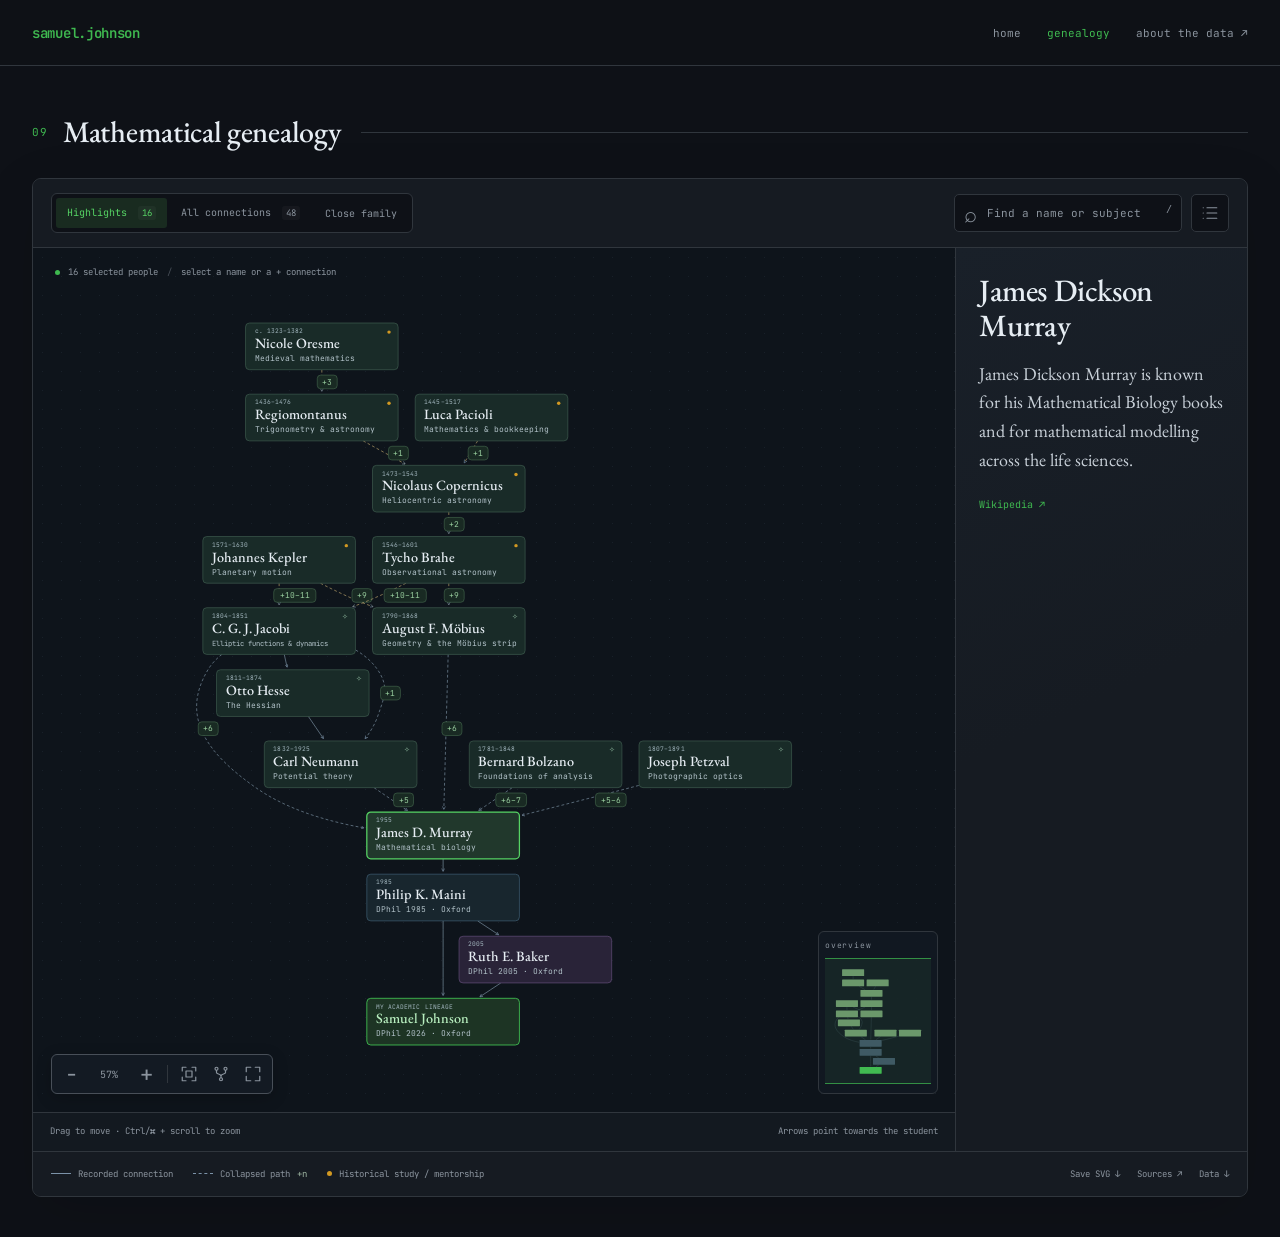
==== genealogy.html @ b0cecc6b "Add files via upload" ====
<!DOCTYPE html>
<html lang="en">
<head>
  <meta charset="UTF-8">
  <meta name="viewport" content="width=device-width, initial-scale=1">
  <meta name="description" content="An interactive, source-linked view of Samuel Johnson’s mathematical ancestry, from Maini, Baker and Murray to notable figures in mathematics and astronomy.">
  <meta name="color-scheme" content="dark">
  <title>Mathematical genealogy · Samuel Johnson</title>
  <link rel="icon" href="data:image/svg+xml,%3Csvg xmlns='http://www.w3.org/2000/svg' viewBox='0 0 100 100'%3E%3Crect width='100' height='100' rx='18' fill='%233fb950'/%3E%3Ctext x='50' y='70' font-family='monospace' font-weight='700' font-size='54' fill='%230e1117' text-anchor='middle'%3ESJ%3C/text%3E%3C/svg%3E">
  <link rel="preconnect" href="https://fonts.googleapis.com">
  <link rel="preconnect" href="https://fonts.gstatic.com" crossorigin>
  <link href="https://fonts.googleapis.com/css2?family=JetBrains+Mono:wght@400;500;600;700&family=EB+Garamond:ital,wght@0,400;0,500;0,600;0,700;1,400;1,500&display=swap" rel="stylesheet">
  <link rel="stylesheet" href="assets/genealogy.css">
  <script src="assets/genealogy-data.js" defer></script>
  <script src="assets/genealogy.js" defer></script>
</head>
<body>
<a class="skip-link" href="#explorer">Skip to the interactive tree</a>
<nav class="site-nav" aria-label="Main navigation"><div class="nav-inner"><a class="nav-name" href="index.html">samuel.johnson</a><div class="nav-links"><a href="index.html">home</a><a href="genealogy.html" aria-current="page">genealogy</a><button type="button" data-open-sources>about the data ↗</button></div></div></nav>
<main class="page">
  <header class="section-header">
    <span class="section-number" aria-hidden="true">09</span>
    <h1 class="section-title" id="genealogy-heading">Mathematical genealogy</h1>
  </header>
  <section class="explorer" id="explorer" aria-labelledby="genealogy-heading">
    <div class="toolbar">
      <div class="segmented views" role="group" aria-label="People to display">
        <button type="button" data-view="highlights" aria-pressed="true">Highlights <span class="count" id="highlight-count">16</span></button>
        <button type="button" data-view="all" aria-pressed="false">All connections <span class="count" id="all-count">48</span></button>
        <button type="button" data-view="recent" aria-pressed="false">Close family</button>
      </div>
      <div class="toolbar-right">
        <div class="search-wrap"><span class="search-symbol" aria-hidden="true">⌕</span><label class="sr-only" for="person-search">Find a person or subject</label><input type="search" id="person-search" placeholder="Find a name or subject…" role="combobox" aria-autocomplete="list" aria-expanded="false" aria-controls="search-results" autocomplete="off" spellcheck="false"><kbd class="search-key" aria-hidden="true">/</kbd><ul class="search-results" id="search-results" role="listbox" aria-label="Matching people" hidden></ul></div>
        <button type="button" class="icon-button list-toggle" id="list-toggle" title="Switch to list view" aria-label="Switch to list view" aria-pressed="false"><svg viewBox="0 0 24 24" class="icon" aria-hidden="true"><path d="M8 5h13M8 12h13M8 19h13M3 5h.01M3 12h.01M3 19h.01"/></svg></button>
      </div>
    </div>
    <div class="error-message" id="error-message" hidden></div>
    <noscript><p class="no-script">JavaScript is required for the interactive tree. <a href="https://schnell-lab.nd.edu/files/math-genealogy.pdf">Read the historical genealogy source instead.</a></p></noscript>
    <div class="explorer-body">
      <div class="map-column">
        <div class="map-shell" id="map-shell">
          <div class="map-caption"><span class="map-dot"></span><span id="view-count">16 selected people</span><span class="caption-separator">/</span><span id="map-description">select a name or a + connection</span></div>
          <svg id="genealogy-map" class="genealogy-map" role="group" tabindex="0" aria-label="Academic genealogy. Tab to a person or a collapsed connection, then press Enter. Use arrow keys to pan." aria-describedby="map-help" xmlns="http://www.w3.org/2000/svg">
            <defs><marker id="arrow-normal" viewBox="0 0 10 10" refX="8" refY="5" markerWidth="5" markerHeight="5" orient="auto"><path d="M1 1L9 5L1 9" fill="none" stroke="#7b92a8" stroke-width="1.5"/></marker><marker id="arrow-active" viewBox="0 0 10 10" refX="8" refY="5" markerWidth="5" markerHeight="5" orient="auto"><path d="M1 1L9 5L1 9" fill="none" stroke="#56d364" stroke-width="1.5"/></marker></defs>
            <g id="graph-world"><g id="graph-links"></g><g id="graph-nodes"></g></g>
          </svg>
          <div class="map-controls" role="group" aria-label="Graph controls"><button type="button" id="zoom-out" title="Zoom out" aria-label="Zoom out">−</button><output id="zoom-level" aria-label="Zoom level">100%</output><button type="button" id="zoom-in" title="Zoom in" aria-label="Zoom in">+</button><span class="control-separator"></span><button type="button" id="fit-view" title="Fit the tree (F)" aria-label="Fit the tree"><svg viewBox="0 0 24 24" class="icon" aria-hidden="true"><path d="M8 3H3v5M16 3h5v5M3 16v5h5M21 16v5h-5M8 8h8v8H8z"/></svg></button><button type="button" id="route-toggle" title="Highlight the selected person’s routes" aria-label="Highlight the selected person’s routes" aria-pressed="false"><svg viewBox="0 0 24 24" class="icon" aria-hidden="true"><circle cx="6" cy="5" r="2"/><circle cx="18" cy="5" r="2"/><circle cx="12" cy="19" r="2"/><path d="M6 7v3c0 3 6 1 6 5v2M18 7v3c0 3-6 1-6 5"/></svg></button><button type="button" id="fullscreen" title="Full screen" aria-label="Enter full screen"><svg viewBox="0 0 24 24" class="icon" aria-hidden="true"><path d="M9 3H3v6M15 3h6v6M3 15v6h6M21 15v6h-6"/></svg></button></div>
          <button type="button" class="overview" id="overview" title="Fit the complete displayed tree" aria-label="Overview: fit the displayed tree"><span>overview</span><svg id="mini-map" viewBox="0 0 130 142" aria-hidden="true"><g id="mini-world"></g><rect id="mini-viewport" class="mini-viewport"/></svg></button>
        </div>
        <div class="list-shell" id="list-shell" hidden><p class="list-intro">Select a name to read a short biography and explore their work.</p><table class="people-table"><caption class="sr-only">People in the selected academic ancestry</caption><thead><tr><th scope="col">Person</th><th scope="col">Dates</th><th scope="col">Field / record</th></tr></thead><tbody id="people-list"></tbody></table></div>
        <div class="map-help" id="map-help"><span class="desktop-help">Drag to move · Ctrl/⌘ + scroll to zoom</span><span class="touch-help">Drag to move · Pinch to zoom</span><span>Arrows point towards the student</span></div>
      </div>
      <aside class="person-panel" id="person-panel" aria-labelledby="biography-title"><div id="person-details" aria-live="polite"></div></aside>
    </div>
    <div class="explorer-footer"><div class="legend"><span><i class="line-sample"></i>Recorded connection</span><span><i class="line-sample dashed"></i>Collapsed path <b>+n</b></span><span class="history-key"><i class="history-dot"></i>Historical study / mentorship</span></div><div class="export-actions"><button type="button" id="export-svg">Save SVG ↓</button><button type="button" data-open-sources>Sources ↗</button><button type="button" id="export-data">Data ↓</button></div></div>
  </section>
</main>
<dialog id="sources-dialog" class="sources-dialog" aria-labelledby="sources-title"><div class="dialog-heading"><div><div class="eyebrow">// provenance</div><h2 id="sources-title">About this genealogy</h2></div><button type="button" id="close-sources" class="icon-button" aria-label="Close source notes">×</button></div><div class="dialog-content"><p>This is a <strong>curated selection of 48 people</strong>, not the full Mathematics Genealogy Project tree. The close-family view includes Samuel, Ruth Baker, Philip Maini and J. D. Murray. The wider views follow selected earlier branches.</p><p><strong>Highlights</strong> shows 16 names. A dashed connection and a <strong>+n</strong> badge stand for the intermediate people, not direct supervision. Select the badge to read the complete chain; “All connections” shows all 48 included people. Several routes may share the same ancestor.</p><p><strong>Historical links are different.</strong> Early genealogies include teachers, mentors and scholarly study as well as formal degree advisers. They are marked in amber and should not be interpreted as modern PhD supervision. Some early links are inherited from MGP-derived historical transcriptions, rather than independently established here.</p><p>Each connection has its own source. The 2019 poster is an archived MGP-derived snapshot; accessible MGP records and academic transcriptions supplement it. The page does not query MGP live. Birth and death dates shown on highlighted historical cards are lifespans, not degree dates; additional date discrepancies are retained in the individual record notes below and in the downloadable data.</p><p>Samuel’s entry is based on his Oxford profile, personal website and the Baker Group. No MGP registration is claimed for him. Missing advisers at the ends of this selection do not mean none are known. Biography links describe a person’s work; they do not independently establish every genealogy connection.</p><details class="record-notes"><summary>Individual record notes</summary><div id="record-notes"></div></details><h3>Genealogy sources</h3><div id="source-list"></div><p class="source-credit">An independent presentation of Mathematics Genealogy Project-derived information. The archived poster credits North Dakota State University and the American Mathematical Society. Biographical reading includes the University of St Andrews’ MacTutor History of Mathematics archive.</p></div></dialog>
<dialog id="connection-dialog" class="sources-dialog connection-dialog" aria-labelledby="connection-title">
  <div class="dialog-heading"><h2 id="connection-title">Connection</h2><button type="button" id="close-connection" class="icon-button" aria-label="Close connection">×</button></div>
  <div id="connection-details" class="dialog-content"></div>
</dialog>
<div class="sr-only" id="live-status" role="status" aria-live="polite"></div><div class="toast" id="toast" role="status" hidden></div>
</body>
</html>
---- assets/genealogy.css ----
:root{--bg:#0e1117;--card:#161b22;--hover:#1c2333;--border:#30363d;--border-bright:#484f58;--text:#c9d1d9;--dim:#8b949e;--bright:#e6edf3;--green:#3fb950;--green-bright:#56d364;--blue:#58a6ff;--purple:#bc8cff;--amber:#d29922;--mono:'JetBrains Mono','Fira Code','Cascadia Code',monospace;--serif:'EB Garamond',Georgia,serif}
*{box-sizing:border-box}html{scroll-behavior:smooth;scroll-padding-top:80px}body{margin:0;color:var(--text);background:var(--bg);font-family:var(--mono);font-size:13px;-webkit-font-smoothing:antialiased}button,input{font:inherit}button,a,input{ -webkit-tap-highlight-color:transparent}button{color:inherit;cursor:pointer}button{border:0;background:none}a{color:var(--green);text-decoration:none}a:hover{color:var(--green-bright)}button:disabled{opacity:.4;cursor:default}button:focus-visible,a:focus-visible,input:focus-visible,summary:focus-visible,svg:focus-visible{outline:2px solid var(--green-bright);outline-offset:4px}button[hidden],[hidden]{display:none!important}.sr-only{position:absolute;width:1px;height:1px;padding:0;margin:-1px;overflow:hidden;clip:rect(0,0,0,0);white-space:nowrap;border:0}.skip-link{position:fixed;left:20px;top:-60px;z-index:100;padding:12px;background:var(--card);border:1px solid var(--green)}.skip-link:focus{top:10px}.site-nav{height:66px;border-bottom:1px solid var(--border);background:rgba(14,17,23,.95)}.nav-inner{max-width:1460px;height:100%;margin:auto;padding:0 32px;display:flex;align-items:center;justify-content:space-between;gap:24px}.nav-name{font-size:14px;font-weight:600;letter-spacing:-.3px}.nav-links{display:flex;align-items:center;gap:26px;font-size:11px}.nav-links a,.nav-links button{color:var(--dim);padding:8px 0}.nav-links [aria-current],.nav-links a:hover,.nav-links button:hover{color:var(--green)}.page{max-width:1460px;margin:0 auto;padding:48px 32px 40px}.eyebrow{font-size:10px;letter-spacing:1.5px;text-transform:uppercase;color:var(--dim);margin-bottom:10px}.eyebrow span{color:var(--green);margin-right:6px}h1,h2,h3,p{margin-top:0}.map-dot{display:inline-block;width:6px;height:6px;border-radius:50%;background:var(--green);margin-right:8px}.explorer{border:1px solid var(--border);border-radius:9px;overflow:hidden;background:var(--card);box-shadow:0 18px 60px rgba(0,0,0,.12)}.toolbar{position:relative;z-index:5;display:flex;align-items:center;justify-content:space-between;gap:14px;padding:14px 18px;border-bottom:1px solid var(--border);background:var(--card)}.segmented{display:flex;align-items:center;gap:3px;padding:4px;border:1px solid var(--border);border-radius:6px;background:var(--bg)}.segmented button{padding:8px 11px;border-radius:3px;font-size:10px;white-space:nowrap;color:var(--dim)}.segmented button:hover{background:var(--hover);color:var(--bright)}.segmented button[aria-pressed=true]{background:#192b20;color:var(--green-bright)}.count{display:inline-block;margin-left:5px;padding:1px 4px;border-radius:3px;font-size:9px;background:#ffffff08;color:inherit}.toolbar-right{display:flex;align-items:center;gap:9px}.search-wrap{position:relative;min-width:220px}.search-wrap input{width:100%;height:38px;background:var(--bg);border:1px solid var(--border);border-radius:5px;color:var(--bright);padding:0 29px 0 32px;font-size:11px}.search-wrap input::placeholder{color:var(--dim)}.search-symbol{position:absolute;left:10px;top:6px;font-size:22px;color:var(--dim);pointer-events:none}.search-key{position:absolute;right:10px;top:11px;color:var(--dim);font-size:10px;pointer-events:none}.search-wrap:focus-within .search-key{display:none}.search-results{position:absolute;top:43px;left:0;right:0;min-width:290px;z-index:30;background:#161d26;border:1px solid var(--border-bright);border-radius:6px;padding:6px;list-style:none;margin:0;box-shadow:0 12px 40px #0008;max-height:370px;overflow:auto}.search-results li{padding:10px;border-radius:3px;cursor:pointer}.search-results li[aria-selected=true],.search-results li:hover{background:#213329}.result-name{display:block;color:var(--bright);font:20px var(--serif)}.result-field{display:block;font-size:10px;color:var(--dim);margin-top:4px;line-height:1.4}.no-results{font-size:11px;line-height:1.5}.icon{width:18px;height:18px;fill:none;stroke:currentColor;stroke-width:1.6;stroke-linecap:round;stroke-linejoin:round;vertical-align:middle}.icon-button{height:38px;width:38px;display:inline-flex;align-items:center;justify-content:center;border:1px solid var(--border);border-radius:5px;background:var(--bg);font-size:23px;color:var(--dim);flex-shrink:0}.icon-button:hover,.icon-button[aria-pressed=true]{color:var(--green);border-color:#3c6645}.explorer-body{display:grid;grid-template-columns:minmax(0,1fr) 292px}.map-column{min-width:0}.map-shell{height:864px;position:relative;overflow:hidden;background-color:#0e141b;background-image:radial-gradient(#2c394650 .8px,transparent .8px);background-size:19px 19px;isolation:isolate}.genealogy-map{width:100%;height:100%;display:block;touch-action:none;cursor:grab;outline-offset:-5px!important}.genealogy-map.dragging{cursor:grabbing}.map-caption{position:absolute;left:22px;right:22px;top:18px;display:flex;align-items:center;gap:7px;font-size:9px;color:var(--dim);pointer-events:none;z-index:1}.map-dot{width:5px;height:5px;margin-right:1px}.caption-separator{color:var(--border-bright);margin:0 2px}.map-controls{position:absolute;left:18px;bottom:18px;display:flex;align-items:center;background:#131b24f5;border:1px solid var(--border-bright);border-radius:6px;padding:3px;box-shadow:0 4px 16px #0003}.map-controls button{display:flex;align-items:center;justify-content:center;width:32px;height:32px;font-size:22px;border-radius:3px;color:var(--dim)}.map-controls button:hover{color:var(--green-bright);background:#203126}.map-controls output{min-width:43px;text-align:center;font-size:10px;color:var(--dim)}.control-separator{height:18px;border-left:1px solid var(--border);margin:0 5px}.overview{position:absolute;right:17px;bottom:18px;width:120px;height:163px;border:1px solid var(--border);border-radius:6px;background:#121922ed;overflow:hidden;padding:8px 6px 5px;display:flex;flex-direction:column;gap:5px}.overview>span{font-size:8px;color:var(--dim);text-align:left;letter-spacing:.8px}.overview svg{display:block;width:100%;height:100%;flex:1;min-height:0}.mini-node{fill:#3d5164}.mini-node.highlight{fill:#6d936c}.mini-node.origin{fill:var(--green)}.mini-edge{fill:none;stroke:#41515f;stroke-width:4}.mini-viewport{fill:#56d36412;stroke:var(--green);stroke-width:.9}.map-help{display:flex;justify-content:space-between;gap:10px;font-size:9px;line-height:1.5;padding:12px 17px;border-top:1px solid var(--border);color:var(--dim);background:#131920}.touch-help{display:none}.person-panel{min-width:0;border-left:1px solid var(--border);background:linear-gradient(155deg,#192029,#161b22 50%);overflow:auto;max-height:903px;scrollbar-width:thin;scrollbar-color:var(--border-bright) transparent}.person-details{padding:25px 23px}.close-details{display:none}.person-name{font:500 34px/1.07 var(--serif);color:var(--bright);letter-spacing:-.4px;margin-bottom:11px;overflow-wrap:break-word}.person-description{font:18px/1.4 var(--serif);color:var(--text);margin-bottom:18px}.reading-links{display:flex;flex-wrap:wrap;gap:7px;margin:14px 0 22px}.reading-links a{border:1px solid #35533c;color:var(--green);border-radius:4px;padding:7px 9px;line-height:1.3;font-size:9px}.reading-links a:hover{border-color:var(--green);background:#1c3022}.details-rule{border:0;border-top:1px solid var(--border);margin:21px 0}.detail-heading{font-size:9px;letter-spacing:1.25px;text-transform:uppercase;color:var(--dim);font-weight:500;line-height:1.7;margin:0 0 10px}.trace-button,.primary-button{width:100%;border:1px solid #365d3e;border-radius:5px;padding:10px;font-size:10px;color:var(--green);text-align:left;display:flex;justify-content:space-between;align-items:center;gap:12px;background:#1a2a20}.trace-button:hover,.primary-button:hover{background:#203728;border-color:var(--green)}.trace-button[aria-pressed=true]{color:#0d1710;background:var(--green);border-color:var(--green)}.detail-note{font-size:10px;line-height:1.75;color:var(--dim);margin-bottom:14px}.detail-note.history{padding:10px;border-left:2px solid var(--amber);background:#d2992209;color:#b8ac92}.qualification{font-size:10px;line-height:1.75;color:var(--dim);margin-bottom:12px}.thesis{font:italic 17px/1.5 var(--serif);color:var(--text);margin-bottom:15px}.detail-source{display:block;font-size:9px;line-height:1.6;margin-bottom:9px;overflow-wrap:anywhere}.source-kind{display:block;font-size:8px;color:var(--dim)}.explorer-footer{display:flex;align-items:center;justify-content:space-between;padding:14px 18px;gap:20px;border-top:1px solid var(--border);background:var(--card);font-size:9px}.legend{display:flex;align-items:center;flex-wrap:wrap;gap:20px;color:var(--dim);line-height:1.8}.legend>span{display:flex;align-items:center;gap:7px}.legend b{font-weight:400;color:#9db4a1}.line-sample{width:20px;border-top:1px solid #7b92a8;display:inline-block}.line-sample.dashed{border-top:1px dashed #7b92a8}.history-dot{height:5px;width:5px;border-radius:50%;background:var(--amber)}.export-actions{display:flex;gap:17px;white-space:nowrap}.export-actions button{font-size:9px;color:var(--dim);padding:0}.export-actions button:hover{color:var(--green)}.node{cursor:pointer;outline:none}.node .node-card{fill:#19232d;stroke:#465664;stroke-width:1.1}.node.highlight .node-card{fill:#192b28;stroke:#426052}.node.origin .node-card{fill:#1d3424;stroke:#3fb950;stroke-width:1.6}.node.family .node-card{fill:#18262e;stroke:#44667c}.node[data-id=baker] .node-card{fill:#292338;stroke:#6a5280}.node:hover .node-card,.node:focus-visible .node-card{stroke:var(--green-bright);stroke-width:2.4;filter:drop-shadow(0 0 9px #56d36428)}.node.selected .node-card{stroke:var(--green-bright);stroke-width:2.2;fill:#21382c}.node text{pointer-events:none}.node-name{fill:#e6edf3;font:500 25px var(--serif)}.node-caption{fill:#b0c0c7;font:14px var(--mono)}.node-date{fill:#a1b5bd;font:11px var(--mono);letter-spacing:.1px}.node-star{fill:#91bba1;font:13px var(--mono)}.node.origin .node-name{fill:#b8efbf}.node.connector .node-card{fill:#171f29;stroke:#3a4b5e}.node.connector .node-name{fill:#d6e0e8;font-size:24px}.graph-edge{cursor:pointer;outline:none}.edge-visible{fill:none;stroke:#718596;stroke-width:1.3;marker-end:url(#arrow-normal)}.graph-edge.collapsed .edge-visible{stroke-dasharray:5 4}.graph-edge.historical .edge-visible{stroke:#a99464}.edge-hit{fill:none;stroke:transparent;stroke-width:16}.edge-badge rect{fill:#192a23;stroke:#496e52;stroke-width:1}.edge-badge text{fill:#99cf9f;font:14px var(--mono);text-anchor:middle;dominant-baseline:middle}.graph-edge:hover .edge-visible,.graph-edge:focus-visible .edge-visible{stroke:var(--green-bright);stroke-width:2}.graph-edge:hover .edge-badge rect,.graph-edge:focus-visible .edge-badge rect{stroke:var(--green-bright)}.graph-edge.active .edge-visible{stroke:var(--green-bright);stroke-width:2.2;marker-end:url(#arrow-active)}.node.dimmed,.graph-edge.dimmed{opacity:.15}.node.traced .node-card{stroke:var(--green);stroke-width:2}.historical-node-dot{fill:var(--amber)}.path-list{counter-reset:step;list-style:none;padding:0;margin:15px 0 21px}.path-list li{position:relative;padding:0 0 0 22px;min-height:34px}.path-list li:not(:last-child):before{content:'';position:absolute;top:12px;bottom:-1px;left:5px;border-left:1px solid #455c4b}.path-list li:after{content:'';position:absolute;top:8px;left:2px;width:7px;height:7px;border-radius:50%;background:#607b67;border:1px solid #95b89d}.path-list button{font:18px/1.35 var(--serif);padding:0 0 10px;text-align:left;color:var(--text)}.path-list li.endpoint button{color:var(--green)}.path-list li.endpoint:after{background:var(--green)}.path-list button:hover{color:var(--green-bright)}.path-list small{font:8px var(--mono);display:block;color:var(--dim);margin-top:2px}.path-switch{display:flex;align-items:center;justify-content:space-between;font-size:9px;margin-top:16px;color:var(--dim)}.path-switch button{border:1px solid var(--border);border-radius:3px;padding:5px 10px;color:var(--green)}.edge-selected .edge-visible{stroke:var(--green-bright);stroke-width:2.5}.list-shell{height:864px;overflow:auto;background:var(--bg);padding:22px}.list-intro{font-size:10px;color:var(--dim);line-height:1.7}.people-table{width:100%;border-collapse:collapse;font-size:10px;text-align:left}.people-table th{font-weight:400;font-size:9px;color:var(--dim);padding:12px 8px;border-bottom:1px solid var(--border);white-space:nowrap}.people-table td{padding:12px 8px;border-bottom:1px solid #30363d70;line-height:1.6}.people-table td:first-child{width:38%}.people-table button{font:21px/1.2 var(--serif);padding:0;color:var(--text);text-align:left}.people-table button:hover{color:var(--green)}.people-table .selected{background:#21372a}.people-table .selected button{color:var(--green-bright)}.people-table td span{display:block;font-size:8px;color:var(--dim)}.sources-dialog{max-width:720px;width:calc(100% - 32px);max-height:85svh;padding:0;border:1px solid var(--border-bright);border-radius:9px;background:var(--card);color:var(--text);box-shadow:0 22px 100px #0009}.sources-dialog::backdrop{background:#050a10b8;backdrop-filter:blur(5px)}.dialog-heading{padding:26px 30px 21px;display:flex;justify-content:space-between;align-items:center;gap:15px;border-bottom:1px solid var(--border);position:sticky;top:0;background:var(--card);z-index:1}.dialog-heading h2{font:34px/1.1 var(--serif);color:var(--bright);margin:0}.dialog-content{padding:24px 30px}.dialog-content p{font-size:12px;line-height:1.85;color:var(--dim)}.dialog-content strong{color:var(--bright);font-weight:500}.dialog-content h3{margin-top:25px;font:25px var(--serif);color:var(--bright)}.source-item{padding:11px 0;border-bottom:1px solid var(--border)}.source-item a{font-size:11px;line-height:1.7}.source-item small{font-size:9px;color:var(--dim);display:block;margin-top:4px;line-height:1.7}.source-credit{font-size:10px!important;margin-top:22px}.toast{position:fixed;bottom:24px;left:50%;transform:translateX(-50%);z-index:80;background:#213127;border:1px solid #4b6953;color:var(--bright);border-radius:6px;padding:12px 20px;max-width:90vw;font-size:11px;box-shadow:0 4px 30px #0006;line-height:1.6}.error-message,.no-script{padding:20px;border-bottom:1px solid var(--border);line-height:1.8;color:var(--amber)}.explorer:fullscreen{border:0;border-radius:0;overflow:auto;background:var(--bg)}.explorer:fullscreen .map-shell,.explorer:fullscreen .list-shell{height:calc(100svh - 157px)}.explorer:fullscreen .person-panel{max-height:calc(100svh - 115px)}
@media(min-width:1500px){.map-shell,.list-shell{height:940px}.person-panel{max-height:979px}}
@media(max-width:1100px){.page{padding:36px 22px}.nav-inner{padding:0 22px}.explorer-body{grid-template-columns:minmax(0,1fr) 266px}.person-details{padding:23px 18px}.person-name{font-size:31px}.toolbar{padding:12px;gap:10px}.segmented button{font-size:9px;padding:8px}.search-wrap{min-width:185px;width:200px}.legend{gap:13px;font-size:8px}.explorer-footer{padding:13px 15px}.export-actions{gap:12px}.history-key{display:none}}
@media(max-width:850px){.toolbar{flex-wrap:wrap}.toolbar-right{flex:1;justify-content:flex-end}.search-wrap{min-width:150px;width:210px}.views{flex:0 0 auto}.segmented button{font-size:9px}.explorer-body{grid-template-columns:minmax(0,1fr) 240px}.person-details{padding:20px 16px}.person-name{font-size:29px}.person-description{font-size:17px}.overview{width:94px;height:134px}.map-caption{right:14px;left:14px;font-size:8px;flex-wrap:wrap}.map-caption #map-description{display:none}.map-help{font-size:8px;padding:10px 13px}.map-help>span:last-child{display:none}.map-shell,.list-shell{height:800px}.person-panel{max-height:833px}.map-controls{left:12px;bottom:13px}.overview{bottom:13px;right:12px}.map-controls button{width:29px}}
@media(max-width:650px){html{scroll-padding-top:12px}.site-nav{height:59px}.nav-inner{padding:0 18px;gap:14px}.nav-name{font-size:12px}.nav-links{gap:16px;font-size:10px}.nav-links button{font-size:0}.nav-links button:after{content:'sources';font-size:10px}.nav-links a[aria-current]{display:none}.page{padding:30px 12px 18px}.eyebrow{font-size:9px}.toolbar{padding:10px;gap:9px}.views{width:100%;justify-content:space-between}.views button{padding:9px 8px;font-size:9px;flex:1}.count{font-size:8px}.toolbar-right{width:100%;gap:8px}.search-wrap{flex:1;min-width:0;width:auto}.search-wrap input{height:37px;font-size:10px}.search-key{display:none}.search-results{min-width:0;right:-45px}.list-toggle{height:37px;width:37px}.explorer-body{display:block;position:relative}.map-shell{height:660px}.list-shell{height:660px;padding:15px}.map-caption{top:14px;font-size:8px;gap:4px}.map-controls{left:11px;bottom:12px}.map-controls button{width:29px;height:31px}.map-controls output{font-size:9px;min-width:35px}.overview{width:82px;height:116px;right:11px;bottom:12px}.overview>span{font-size:7px}.map-help{padding:10px 12px;font-size:8px}.map-help>span:last-child{display:none}.touch-help{display:inline}.desktop-help{display:none}.person-panel{display:none;position:absolute;left:0;right:0;bottom:0;height:auto;max-height:68%;border:1px solid var(--border-bright);border-bottom:0;border-radius:14px 14px 0 0;z-index:4;box-shadow:0 -12px 40px #0009;background:#171f28;overscroll-behavior:contain}.person-panel.open{display:block}.person-details{padding:19px 23px 25px}.close-details{display:inline-flex;align-items:center;justify-content:center;height:30px;width:30px;border:1px solid var(--border);border-radius:5px;font-size:22px;color:var(--dim);padding:0}.person-name{font-size:32px;max-width:95%}.person-description{font-size:19px}.reading-links{margin-bottom:18px}.reading-links a{font-size:10px}.detail-note,.qualification{font-size:11px}.detail-source{font-size:10px}.explorer-footer{display:flex;flex-wrap:wrap;gap:12px;padding:13px 12px}.legend{gap:14px;font-size:8px}.export-actions{width:100%;justify-content:space-between;padding-top:10px;border-top:1px solid var(--border)}.people-table th{font-size:8px}.people-table td{font-size:9px;padding:13px 5px}.people-table td:first-child{width:44%}.people-table button{font-size:19px}.people-table th:last-child,.people-table td:last-child{display:none}.dialog-heading{padding:20px}.dialog-heading h2{font-size:28px}.dialog-content{padding:20px}.dialog-content p{font-size:11px}.explorer:fullscreen .map-shell,.explorer:fullscreen .list-shell{height:calc(100svh - 234px)}.explorer:fullscreen .person-panel{max-height:70%}}
@media(prefers-reduced-motion:reduce){html{scroll-behavior:auto}*{transition:none!important}}

@media(max-width:650px){.map-caption{padding:2px 4px;border-radius:3px;background:#0e141be8;width:max-content;max-width:calc(100% - 28px)}}

/* Compact section heading: numbered label, serif title, and a quiet divider. */
.section-header{display:flex;align-items:center;gap:16px;margin:0 0 28px}
.section-number{flex:none;font:400 11px/1 var(--mono);letter-spacing:.5px;color:var(--green)}
.section-title{flex:none;margin:0;font:500 30px/1.2 var(--serif);letter-spacing:-.3px;color:var(--bright)}
.section-header::after{content:"";display:block;flex:1;height:1px;margin-left:4px;background:var(--border)}
/* The person panel deliberately contains only a name, short biography, and reading links. */
.biography-heading{display:flex;align-items:flex-start;justify-content:space-between;gap:12px;margin:0 0 16px}
.biography-heading .person-name{margin:0;font-size:31px;line-height:1.14;max-width:100%}
.biography-heading .close-details{flex:none}
.biography .person-description{font-size:18px;line-height:1.6;margin:0}
.biography .reading-links{gap:8px 15px;margin:20px 0 0}
.biography .reading-links a{padding:2px 0;border:0;border-bottom:1px solid transparent;border-radius:0;font-size:10px;line-height:1.6}
.biography .reading-links a:hover{border-bottom-color:var(--green);background:none}
.map-controls button[aria-pressed=true]{background:#203728;color:var(--green-bright)}
.record-notes{margin:23px 0 26px;padding:14px 0;border-top:1px solid var(--border);border-bottom:1px solid var(--border)}
.record-notes>summary{color:var(--green);cursor:pointer;font-size:11px;line-height:1.6}
.record-notes[open]>summary{margin-bottom:20px}
.record-notes .source-item h3{font:500 23px/1.2 var(--serif);color:var(--bright);margin:0 0 9px}
.record-notes .source-item p{font-size:10px}
.record-notes .detail-source{font-size:10px}
.connection-dialog .dialog-heading{align-items:flex-start}
.connection-dialog .dialog-heading h2{font-size:28px;line-height:1.2;max-width:calc(100% - 56px)}
.connection-dialog .chain li button{font-size:20px}
.connection-dialog .primary-button{width:auto;min-width:230px}
@media(max-width:850px){.section-header{gap:13px;margin-bottom:24px}.section-title{font-size:29px}.biography-heading .person-name{font-size:28px}.biography .person-description{font-size:17px}}
@media(max-width:650px){.page{padding-top:26px}.section-header{gap:11px;margin:0 6px 22px}.section-title{flex:0 1 auto;font-size:27px;line-height:1.2;max-width:calc(100% - 32px)}.section-number{font-size:10px}.section-header::after{min-width:12px;margin-left:1px}.biography-heading{margin-bottom:12px}.biography-heading .person-name{font-size:30px}.biography .person-description{font-size:19px;line-height:1.5}.biography .reading-links{margin-top:16px}.biography .reading-links a{font-size:11px}.connection-dialog .dialog-heading h2{font-size:25px}.connection-dialog .primary-button{width:100%;min-width:0}}
@media(max-width:359px){.section-title{font-size:24px}.section-header{gap:9px}.section-header::after{display:none}}

/* Expanded connection chains live in their own dialog, never in the biography. */
.connection-content .chain{margin:22px 0 24px;padding:0 0 0 17px;list-style:none;border-left:1px solid #35533c}
.connection-content .chain li{position:relative;padding:0 0 18px 8px}
.connection-content .chain li:last-child{padding-bottom:0}
.connection-content .chain li::before{content:"";position:absolute;left:-21px;top:10px;width:7px;height:7px;border-radius:50%;background:var(--green);box-shadow:0 0 0 4px var(--card)}
.connection-content .chain button{display:block;padding:0;text-align:left;font:500 23px/1.25 var(--serif);color:var(--bright)}
.connection-content .chain button:hover{color:var(--green-bright)}
.connection-content .chain small{display:block;margin-top:6px;font-size:9px;line-height:1.5;color:var(--dim)}
.connection-content .detail-heading{margin:22px 0 13px;font:500 10px/1.5 var(--mono);letter-spacing:1px;color:var(--dim)}
.connection-content .detail-source{font-size:10px;margin-bottom:13px}
@media(max-width:650px){.connection-content .chain button{font-size:23px}.connection-content .chain li{padding-bottom:18px}}
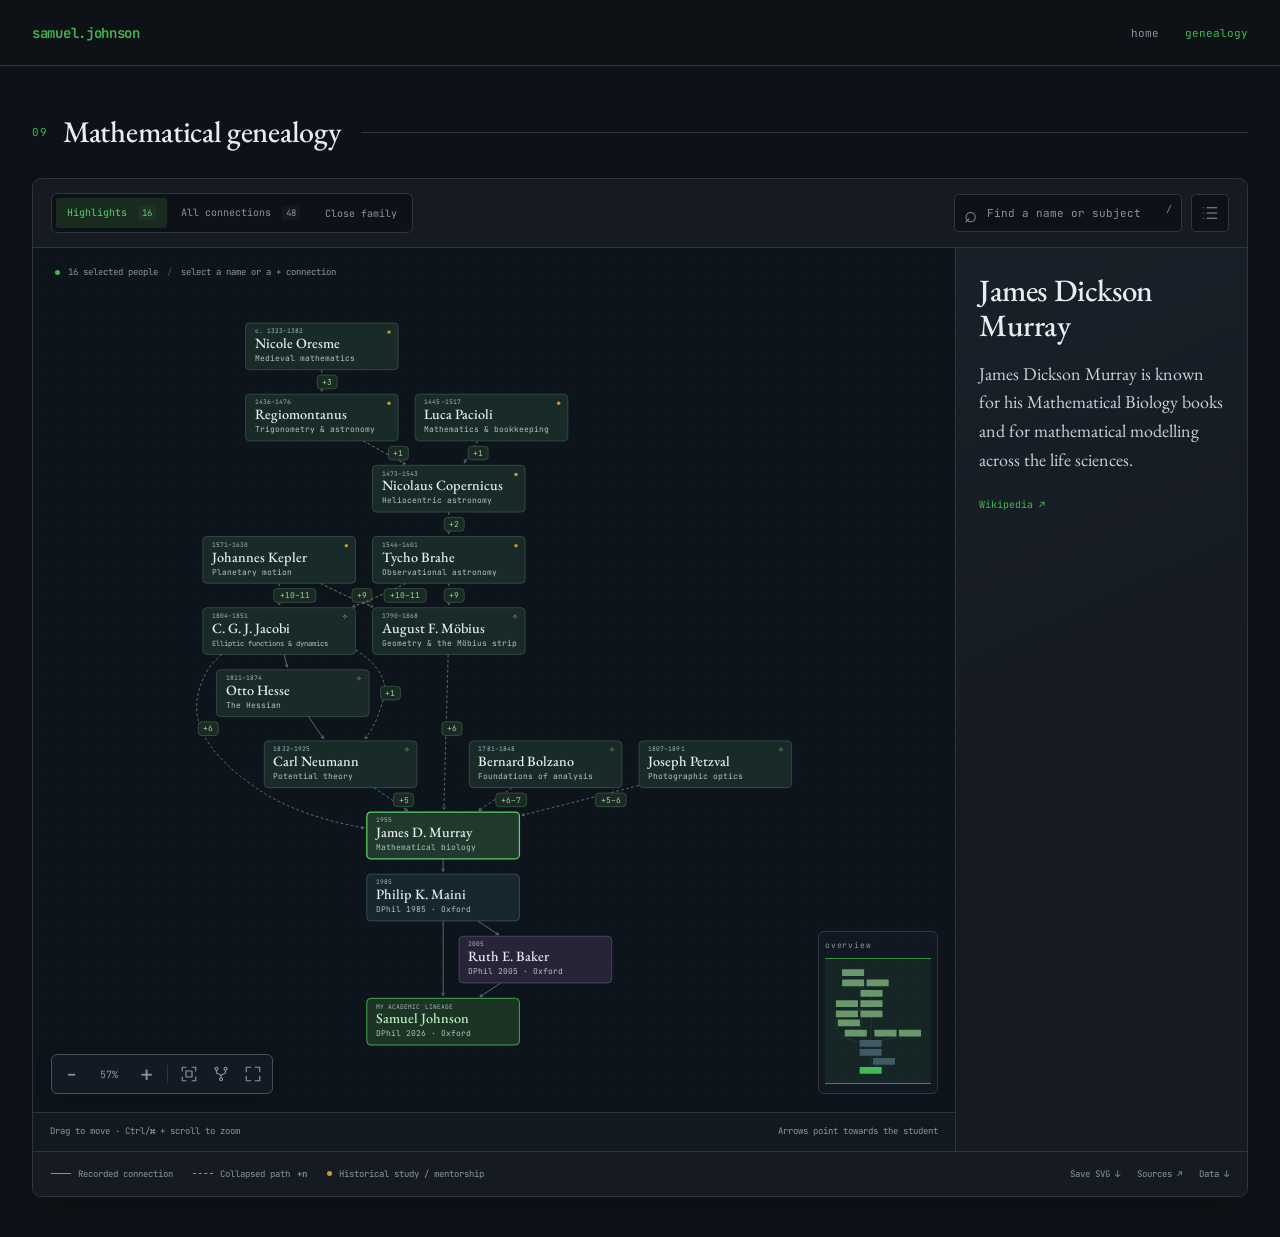
==== commit 40194d00: "Refactor site navigation in genealogy.html" ====
--- a/genealogy.html
+++ b/genealogy.html
@@ -16,7 +16,7 @@
 </head>
 <body>
 <a class="skip-link" href="#explorer">Skip to the interactive tree</a>
-<nav class="site-nav" aria-label="Main navigation"><div class="nav-inner"><a class="nav-name" href="index.html">samuel.johnson</a><div class="nav-links"><a href="index.html">home</a><a href="genealogy.html" aria-current="page">genealogy</a><button type="button" data-open-sources>about the data ↗</button></div></div></nav>
+<nav class="site-nav" aria-label="Main navigation"><div class="nav-inner"><a class="nav-name" href="index.html">samuel.johnson</a><div class="nav-links"><a href="index.html">home</a><a href="genealogy.html" aria-current="page">genealogy</a></div></nav>
 <main class="page">
   <header class="section-header">
     <span class="section-number" aria-hidden="true">09</span>
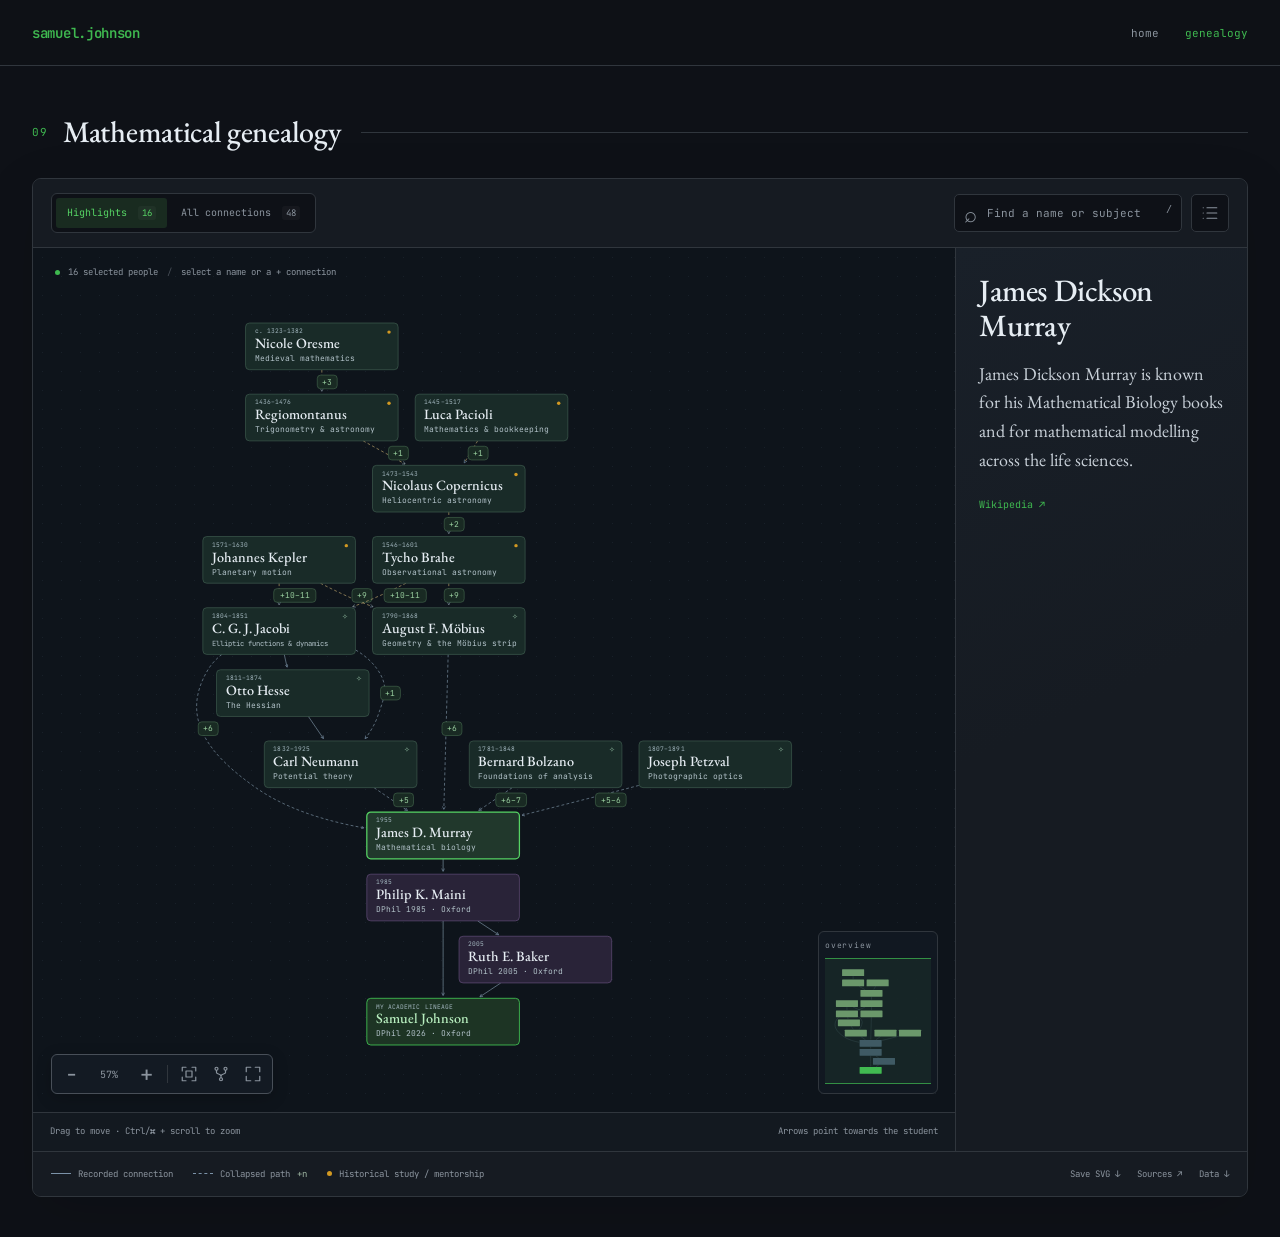
==== commit 9b88f0ca: "Remove 'Close family' button from toolbar" ====
--- a/genealogy.html
+++ b/genealogy.html
@@ -27,7 +27,6 @@
       <div class="segmented views" role="group" aria-label="People to display">
         <button type="button" data-view="highlights" aria-pressed="true">Highlights <span class="count" id="highlight-count">16</span></button>
         <button type="button" data-view="all" aria-pressed="false">All connections <span class="count" id="all-count">48</span></button>
-        <button type="button" data-view="recent" aria-pressed="false">Close family</button>
       </div>
       <div class="toolbar-right">
         <div class="search-wrap"><span class="search-symbol" aria-hidden="true">⌕</span><label class="sr-only" for="person-search">Find a person or subject</label><input type="search" id="person-search" placeholder="Find a name or subject…" role="combobox" aria-autocomplete="list" aria-expanded="false" aria-controls="search-results" autocomplete="off" spellcheck="false"><kbd class="search-key" aria-hidden="true">/</kbd><ul class="search-results" id="search-results" role="listbox" aria-label="Matching people" hidden></ul></div>
--- a/assets/genealogy.css
+++ b/assets/genealogy.css
@@ -1,5 +1,5 @@
 :root{--bg:#0e1117;--card:#161b22;--hover:#1c2333;--border:#30363d;--border-bright:#484f58;--text:#c9d1d9;--dim:#8b949e;--bright:#e6edf3;--green:#3fb950;--green-bright:#56d364;--blue:#58a6ff;--purple:#bc8cff;--amber:#d29922;--mono:'JetBrains Mono','Fira Code','Cascadia Code',monospace;--serif:'EB Garamond',Georgia,serif}
-*{box-sizing:border-box}html{scroll-behavior:smooth;scroll-padding-top:80px}body{margin:0;color:var(--text);background:var(--bg);font-family:var(--mono);font-size:13px;-webkit-font-smoothing:antialiased}button,input{font:inherit}button,a,input{ -webkit-tap-highlight-color:transparent}button{color:inherit;cursor:pointer}button{border:0;background:none}a{color:var(--green);text-decoration:none}a:hover{color:var(--green-bright)}button:disabled{opacity:.4;cursor:default}button:focus-visible,a:focus-visible,input:focus-visible,summary:focus-visible,svg:focus-visible{outline:2px solid var(--green-bright);outline-offset:4px}button[hidden],[hidden]{display:none!important}.sr-only{position:absolute;width:1px;height:1px;padding:0;margin:-1px;overflow:hidden;clip:rect(0,0,0,0);white-space:nowrap;border:0}.skip-link{position:fixed;left:20px;top:-60px;z-index:100;padding:12px;background:var(--card);border:1px solid var(--green)}.skip-link:focus{top:10px}.site-nav{height:66px;border-bottom:1px solid var(--border);background:rgba(14,17,23,.95)}.nav-inner{max-width:1460px;height:100%;margin:auto;padding:0 32px;display:flex;align-items:center;justify-content:space-between;gap:24px}.nav-name{font-size:14px;font-weight:600;letter-spacing:-.3px}.nav-links{display:flex;align-items:center;gap:26px;font-size:11px}.nav-links a,.nav-links button{color:var(--dim);padding:8px 0}.nav-links [aria-current],.nav-links a:hover,.nav-links button:hover{color:var(--green)}.page{max-width:1460px;margin:0 auto;padding:48px 32px 40px}.eyebrow{font-size:10px;letter-spacing:1.5px;text-transform:uppercase;color:var(--dim);margin-bottom:10px}.eyebrow span{color:var(--green);margin-right:6px}h1,h2,h3,p{margin-top:0}.map-dot{display:inline-block;width:6px;height:6px;border-radius:50%;background:var(--green);margin-right:8px}.explorer{border:1px solid var(--border);border-radius:9px;overflow:hidden;background:var(--card);box-shadow:0 18px 60px rgba(0,0,0,.12)}.toolbar{position:relative;z-index:5;display:flex;align-items:center;justify-content:space-between;gap:14px;padding:14px 18px;border-bottom:1px solid var(--border);background:var(--card)}.segmented{display:flex;align-items:center;gap:3px;padding:4px;border:1px solid var(--border);border-radius:6px;background:var(--bg)}.segmented button{padding:8px 11px;border-radius:3px;font-size:10px;white-space:nowrap;color:var(--dim)}.segmented button:hover{background:var(--hover);color:var(--bright)}.segmented button[aria-pressed=true]{background:#192b20;color:var(--green-bright)}.count{display:inline-block;margin-left:5px;padding:1px 4px;border-radius:3px;font-size:9px;background:#ffffff08;color:inherit}.toolbar-right{display:flex;align-items:center;gap:9px}.search-wrap{position:relative;min-width:220px}.search-wrap input{width:100%;height:38px;background:var(--bg);border:1px solid var(--border);border-radius:5px;color:var(--bright);padding:0 29px 0 32px;font-size:11px}.search-wrap input::placeholder{color:var(--dim)}.search-symbol{position:absolute;left:10px;top:6px;font-size:22px;color:var(--dim);pointer-events:none}.search-key{position:absolute;right:10px;top:11px;color:var(--dim);font-size:10px;pointer-events:none}.search-wrap:focus-within .search-key{display:none}.search-results{position:absolute;top:43px;left:0;right:0;min-width:290px;z-index:30;background:#161d26;border:1px solid var(--border-bright);border-radius:6px;padding:6px;list-style:none;margin:0;box-shadow:0 12px 40px #0008;max-height:370px;overflow:auto}.search-results li{padding:10px;border-radius:3px;cursor:pointer}.search-results li[aria-selected=true],.search-results li:hover{background:#213329}.result-name{display:block;color:var(--bright);font:20px var(--serif)}.result-field{display:block;font-size:10px;color:var(--dim);margin-top:4px;line-height:1.4}.no-results{font-size:11px;line-height:1.5}.icon{width:18px;height:18px;fill:none;stroke:currentColor;stroke-width:1.6;stroke-linecap:round;stroke-linejoin:round;vertical-align:middle}.icon-button{height:38px;width:38px;display:inline-flex;align-items:center;justify-content:center;border:1px solid var(--border);border-radius:5px;background:var(--bg);font-size:23px;color:var(--dim);flex-shrink:0}.icon-button:hover,.icon-button[aria-pressed=true]{color:var(--green);border-color:#3c6645}.explorer-body{display:grid;grid-template-columns:minmax(0,1fr) 292px}.map-column{min-width:0}.map-shell{height:864px;position:relative;overflow:hidden;background-color:#0e141b;background-image:radial-gradient(#2c394650 .8px,transparent .8px);background-size:19px 19px;isolation:isolate}.genealogy-map{width:100%;height:100%;display:block;touch-action:none;cursor:grab;outline-offset:-5px!important}.genealogy-map.dragging{cursor:grabbing}.map-caption{position:absolute;left:22px;right:22px;top:18px;display:flex;align-items:center;gap:7px;font-size:9px;color:var(--dim);pointer-events:none;z-index:1}.map-dot{width:5px;height:5px;margin-right:1px}.caption-separator{color:var(--border-bright);margin:0 2px}.map-controls{position:absolute;left:18px;bottom:18px;display:flex;align-items:center;background:#131b24f5;border:1px solid var(--border-bright);border-radius:6px;padding:3px;box-shadow:0 4px 16px #0003}.map-controls button{display:flex;align-items:center;justify-content:center;width:32px;height:32px;font-size:22px;border-radius:3px;color:var(--dim)}.map-controls button:hover{color:var(--green-bright);background:#203126}.map-controls output{min-width:43px;text-align:center;font-size:10px;color:var(--dim)}.control-separator{height:18px;border-left:1px solid var(--border);margin:0 5px}.overview{position:absolute;right:17px;bottom:18px;width:120px;height:163px;border:1px solid var(--border);border-radius:6px;background:#121922ed;overflow:hidden;padding:8px 6px 5px;display:flex;flex-direction:column;gap:5px}.overview>span{font-size:8px;color:var(--dim);text-align:left;letter-spacing:.8px}.overview svg{display:block;width:100%;height:100%;flex:1;min-height:0}.mini-node{fill:#3d5164}.mini-node.highlight{fill:#6d936c}.mini-node.origin{fill:var(--green)}.mini-edge{fill:none;stroke:#41515f;stroke-width:4}.mini-viewport{fill:#56d36412;stroke:var(--green);stroke-width:.9}.map-help{display:flex;justify-content:space-between;gap:10px;font-size:9px;line-height:1.5;padding:12px 17px;border-top:1px solid var(--border);color:var(--dim);background:#131920}.touch-help{display:none}.person-panel{min-width:0;border-left:1px solid var(--border);background:linear-gradient(155deg,#192029,#161b22 50%);overflow:auto;max-height:903px;scrollbar-width:thin;scrollbar-color:var(--border-bright) transparent}.person-details{padding:25px 23px}.close-details{display:none}.person-name{font:500 34px/1.07 var(--serif);color:var(--bright);letter-spacing:-.4px;margin-bottom:11px;overflow-wrap:break-word}.person-description{font:18px/1.4 var(--serif);color:var(--text);margin-bottom:18px}.reading-links{display:flex;flex-wrap:wrap;gap:7px;margin:14px 0 22px}.reading-links a{border:1px solid #35533c;color:var(--green);border-radius:4px;padding:7px 9px;line-height:1.3;font-size:9px}.reading-links a:hover{border-color:var(--green);background:#1c3022}.details-rule{border:0;border-top:1px solid var(--border);margin:21px 0}.detail-heading{font-size:9px;letter-spacing:1.25px;text-transform:uppercase;color:var(--dim);font-weight:500;line-height:1.7;margin:0 0 10px}.trace-button,.primary-button{width:100%;border:1px solid #365d3e;border-radius:5px;padding:10px;font-size:10px;color:var(--green);text-align:left;display:flex;justify-content:space-between;align-items:center;gap:12px;background:#1a2a20}.trace-button:hover,.primary-button:hover{background:#203728;border-color:var(--green)}.trace-button[aria-pressed=true]{color:#0d1710;background:var(--green);border-color:var(--green)}.detail-note{font-size:10px;line-height:1.75;color:var(--dim);margin-bottom:14px}.detail-note.history{padding:10px;border-left:2px solid var(--amber);background:#d2992209;color:#b8ac92}.qualification{font-size:10px;line-height:1.75;color:var(--dim);margin-bottom:12px}.thesis{font:italic 17px/1.5 var(--serif);color:var(--text);margin-bottom:15px}.detail-source{display:block;font-size:9px;line-height:1.6;margin-bottom:9px;overflow-wrap:anywhere}.source-kind{display:block;font-size:8px;color:var(--dim)}.explorer-footer{display:flex;align-items:center;justify-content:space-between;padding:14px 18px;gap:20px;border-top:1px solid var(--border);background:var(--card);font-size:9px}.legend{display:flex;align-items:center;flex-wrap:wrap;gap:20px;color:var(--dim);line-height:1.8}.legend>span{display:flex;align-items:center;gap:7px}.legend b{font-weight:400;color:#9db4a1}.line-sample{width:20px;border-top:1px solid #7b92a8;display:inline-block}.line-sample.dashed{border-top:1px dashed #7b92a8}.history-dot{height:5px;width:5px;border-radius:50%;background:var(--amber)}.export-actions{display:flex;gap:17px;white-space:nowrap}.export-actions button{font-size:9px;color:var(--dim);padding:0}.export-actions button:hover{color:var(--green)}.node{cursor:pointer;outline:none}.node .node-card{fill:#19232d;stroke:#465664;stroke-width:1.1}.node.highlight .node-card{fill:#192b28;stroke:#426052}.node.origin .node-card{fill:#1d3424;stroke:#3fb950;stroke-width:1.6}.node.family .node-card{fill:#18262e;stroke:#44667c}.node[data-id=baker] .node-card{fill:#292338;stroke:#6a5280}.node:hover .node-card,.node:focus-visible .node-card{stroke:var(--green-bright);stroke-width:2.4;filter:drop-shadow(0 0 9px #56d36428)}.node.selected .node-card{stroke:var(--green-bright);stroke-width:2.2;fill:#21382c}.node text{pointer-events:none}.node-name{fill:#e6edf3;font:500 25px var(--serif)}.node-caption{fill:#b0c0c7;font:14px var(--mono)}.node-date{fill:#a1b5bd;font:11px var(--mono);letter-spacing:.1px}.node-star{fill:#91bba1;font:13px var(--mono)}.node.origin .node-name{fill:#b8efbf}.node.connector .node-card{fill:#171f29;stroke:#3a4b5e}.node.connector .node-name{fill:#d6e0e8;font-size:24px}.graph-edge{cursor:pointer;outline:none}.edge-visible{fill:none;stroke:#718596;stroke-width:1.3;marker-end:url(#arrow-normal)}.graph-edge.collapsed .edge-visible{stroke-dasharray:5 4}.graph-edge.historical .edge-visible{stroke:#a99464}.edge-hit{fill:none;stroke:transparent;stroke-width:16}.edge-badge rect{fill:#192a23;stroke:#496e52;stroke-width:1}.edge-badge text{fill:#99cf9f;font:14px var(--mono);text-anchor:middle;dominant-baseline:middle}.graph-edge:hover .edge-visible,.graph-edge:focus-visible .edge-visible{stroke:var(--green-bright);stroke-width:2}.graph-edge:hover .edge-badge rect,.graph-edge:focus-visible .edge-badge rect{stroke:var(--green-bright)}.graph-edge.active .edge-visible{stroke:var(--green-bright);stroke-width:2.2;marker-end:url(#arrow-active)}.node.dimmed,.graph-edge.dimmed{opacity:.15}.node.traced .node-card{stroke:var(--green);stroke-width:2}.historical-node-dot{fill:var(--amber)}.path-list{counter-reset:step;list-style:none;padding:0;margin:15px 0 21px}.path-list li{position:relative;padding:0 0 0 22px;min-height:34px}.path-list li:not(:last-child):before{content:'';position:absolute;top:12px;bottom:-1px;left:5px;border-left:1px solid #455c4b}.path-list li:after{content:'';position:absolute;top:8px;left:2px;width:7px;height:7px;border-radius:50%;background:#607b67;border:1px solid #95b89d}.path-list button{font:18px/1.35 var(--serif);padding:0 0 10px;text-align:left;color:var(--text)}.path-list li.endpoint button{color:var(--green)}.path-list li.endpoint:after{background:var(--green)}.path-list button:hover{color:var(--green-bright)}.path-list small{font:8px var(--mono);display:block;color:var(--dim);margin-top:2px}.path-switch{display:flex;align-items:center;justify-content:space-between;font-size:9px;margin-top:16px;color:var(--dim)}.path-switch button{border:1px solid var(--border);border-radius:3px;padding:5px 10px;color:var(--green)}.edge-selected .edge-visible{stroke:var(--green-bright);stroke-width:2.5}.list-shell{height:864px;overflow:auto;background:var(--bg);padding:22px}.list-intro{font-size:10px;color:var(--dim);line-height:1.7}.people-table{width:100%;border-collapse:collapse;font-size:10px;text-align:left}.people-table th{font-weight:400;font-size:9px;color:var(--dim);padding:12px 8px;border-bottom:1px solid var(--border);white-space:nowrap}.people-table td{padding:12px 8px;border-bottom:1px solid #30363d70;line-height:1.6}.people-table td:first-child{width:38%}.people-table button{font:21px/1.2 var(--serif);padding:0;color:var(--text);text-align:left}.people-table button:hover{color:var(--green)}.people-table .selected{background:#21372a}.people-table .selected button{color:var(--green-bright)}.people-table td span{display:block;font-size:8px;color:var(--dim)}.sources-dialog{max-width:720px;width:calc(100% - 32px);max-height:85svh;padding:0;border:1px solid var(--border-bright);border-radius:9px;background:var(--card);color:var(--text);box-shadow:0 22px 100px #0009}.sources-dialog::backdrop{background:#050a10b8;backdrop-filter:blur(5px)}.dialog-heading{padding:26px 30px 21px;display:flex;justify-content:space-between;align-items:center;gap:15px;border-bottom:1px solid var(--border);position:sticky;top:0;background:var(--card);z-index:1}.dialog-heading h2{font:34px/1.1 var(--serif);color:var(--bright);margin:0}.dialog-content{padding:24px 30px}.dialog-content p{font-size:12px;line-height:1.85;color:var(--dim)}.dialog-content strong{color:var(--bright);font-weight:500}.dialog-content h3{margin-top:25px;font:25px var(--serif);color:var(--bright)}.source-item{padding:11px 0;border-bottom:1px solid var(--border)}.source-item a{font-size:11px;line-height:1.7}.source-item small{font-size:9px;color:var(--dim);display:block;margin-top:4px;line-height:1.7}.source-credit{font-size:10px!important;margin-top:22px}.toast{position:fixed;bottom:24px;left:50%;transform:translateX(-50%);z-index:80;background:#213127;border:1px solid #4b6953;color:var(--bright);border-radius:6px;padding:12px 20px;max-width:90vw;font-size:11px;box-shadow:0 4px 30px #0006;line-height:1.6}.error-message,.no-script{padding:20px;border-bottom:1px solid var(--border);line-height:1.8;color:var(--amber)}.explorer:fullscreen{border:0;border-radius:0;overflow:auto;background:var(--bg)}.explorer:fullscreen .map-shell,.explorer:fullscreen .list-shell{height:calc(100svh - 157px)}.explorer:fullscreen .person-panel{max-height:calc(100svh - 115px)}
+*{box-sizing:border-box}html{scroll-behavior:smooth;scroll-padding-top:80px}body{margin:0;color:var(--text);background:var(--bg);font-family:var(--mono);font-size:13px;-webkit-font-smoothing:antialiased}button,input{font:inherit}button,a,input{ -webkit-tap-highlight-color:transparent}button{color:inherit;cursor:pointer}button{border:0;background:none}a{color:var(--green);text-decoration:none}a:hover{color:var(--green-bright)}button:disabled{opacity:.4;cursor:default}button:focus-visible,a:focus-visible,input:focus-visible,summary:focus-visible,svg:focus-visible{outline:2px solid var(--green-bright);outline-offset:4px}button[hidden],[hidden]{display:none!important}.sr-only{position:absolute;width:1px;height:1px;padding:0;margin:-1px;overflow:hidden;clip:rect(0,0,0,0);white-space:nowrap;border:0}.skip-link{position:fixed;left:20px;top:-60px;z-index:100;padding:12px;background:var(--card);border:1px solid var(--green)}.skip-link:focus{top:10px}.site-nav{height:66px;border-bottom:1px solid var(--border);background:rgba(14,17,23,.95)}.nav-inner{max-width:1460px;height:100%;margin:auto;padding:0 32px;display:flex;align-items:center;justify-content:space-between;gap:24px}.nav-name{font-size:14px;font-weight:600;letter-spacing:-.3px}.nav-links{display:flex;align-items:center;gap:26px;font-size:11px}.nav-links a,.nav-links button{color:var(--dim);padding:8px 0}.nav-links [aria-current],.nav-links a:hover,.nav-links button:hover{color:var(--green)}.page{max-width:1460px;margin:0 auto;padding:48px 32px 40px}.eyebrow{font-size:10px;letter-spacing:1.5px;text-transform:uppercase;color:var(--dim);margin-bottom:10px}.eyebrow span{color:var(--green);margin-right:6px}h1,h2,h3,p{margin-top:0}.map-dot{display:inline-block;width:6px;height:6px;border-radius:50%;background:var(--green);margin-right:8px}.explorer{border:1px solid var(--border);border-radius:9px;overflow:hidden;background:var(--card);box-shadow:0 18px 60px rgba(0,0,0,.12)}.toolbar{position:relative;z-index:5;display:flex;align-items:center;justify-content:space-between;gap:14px;padding:14px 18px;border-bottom:1px solid var(--border);background:var(--card)}.segmented{display:flex;align-items:center;gap:3px;padding:4px;border:1px solid var(--border);border-radius:6px;background:var(--bg)}.segmented button{padding:8px 11px;border-radius:3px;font-size:10px;white-space:nowrap;color:var(--dim)}.segmented button:hover{background:var(--hover);color:var(--bright)}.segmented button[aria-pressed=true]{background:#192b20;color:var(--green-bright)}.count{display:inline-block;margin-left:5px;padding:1px 4px;border-radius:3px;font-size:9px;background:#ffffff08;color:inherit}.toolbar-right{display:flex;align-items:center;gap:9px}.search-wrap{position:relative;min-width:220px}.search-wrap input{width:100%;height:38px;background:var(--bg);border:1px solid var(--border);border-radius:5px;color:var(--bright);padding:0 29px 0 32px;font-size:11px}.search-wrap input::placeholder{color:var(--dim)}.search-symbol{position:absolute;left:10px;top:6px;font-size:22px;color:var(--dim);pointer-events:none}.search-key{position:absolute;right:10px;top:11px;color:var(--dim);font-size:10px;pointer-events:none}.search-wrap:focus-within .search-key{display:none}.search-results{position:absolute;top:43px;left:0;right:0;min-width:290px;z-index:30;background:#161d26;border:1px solid var(--border-bright);border-radius:6px;padding:6px;list-style:none;margin:0;box-shadow:0 12px 40px #0008;max-height:370px;overflow:auto}.search-results li{padding:10px;border-radius:3px;cursor:pointer}.search-results li[aria-selected=true],.search-results li:hover{background:#213329}.result-name{display:block;color:var(--bright);font:20px var(--serif)}.result-field{display:block;font-size:10px;color:var(--dim);margin-top:4px;line-height:1.4}.no-results{font-size:11px;line-height:1.5}.icon{width:18px;height:18px;fill:none;stroke:currentColor;stroke-width:1.6;stroke-linecap:round;stroke-linejoin:round;vertical-align:middle}.icon-button{height:38px;width:38px;display:inline-flex;align-items:center;justify-content:center;border:1px solid var(--border);border-radius:5px;background:var(--bg);font-size:23px;color:var(--dim);flex-shrink:0}.icon-button:hover,.icon-button[aria-pressed=true]{color:var(--green);border-color:#3c6645}.explorer-body{display:grid;grid-template-columns:minmax(0,1fr) 292px}.map-column{min-width:0}.map-shell{height:864px;position:relative;overflow:hidden;background-color:#0e141b;background-image:radial-gradient(#2c394650 .8px,transparent .8px);background-size:19px 19px;isolation:isolate}.genealogy-map{width:100%;height:100%;display:block;touch-action:none;cursor:grab;outline-offset:-5px!important}.genealogy-map.dragging{cursor:grabbing}.map-caption{position:absolute;left:22px;right:22px;top:18px;display:flex;align-items:center;gap:7px;font-size:9px;color:var(--dim);pointer-events:none;z-index:1}.map-dot{width:5px;height:5px;margin-right:1px}.caption-separator{color:var(--border-bright);margin:0 2px}.map-controls{position:absolute;left:18px;bottom:18px;display:flex;align-items:center;background:#131b24f5;border:1px solid var(--border-bright);border-radius:6px;padding:3px;box-shadow:0 4px 16px #0003}.map-controls button{display:flex;align-items:center;justify-content:center;width:32px;height:32px;font-size:22px;border-radius:3px;color:var(--dim)}.map-controls button:hover{color:var(--green-bright);background:#203126}.map-controls output{min-width:43px;text-align:center;font-size:10px;color:var(--dim)}.control-separator{height:18px;border-left:1px solid var(--border);margin:0 5px}.overview{position:absolute;right:17px;bottom:18px;width:120px;height:163px;border:1px solid var(--border);border-radius:6px;background:#121922ed;overflow:hidden;padding:8px 6px 5px;display:flex;flex-direction:column;gap:5px}.overview>span{font-size:8px;color:var(--dim);text-align:left;letter-spacing:.8px}.overview svg{display:block;width:100%;height:100%;flex:1;min-height:0}.mini-node{fill:#3d5164}.mini-node.highlight{fill:#6d936c}.mini-node.origin{fill:var(--green)}.mini-edge{fill:none;stroke:#41515f;stroke-width:4}.mini-viewport{fill:#56d36412;stroke:var(--green);stroke-width:.9}.map-help{display:flex;justify-content:space-between;gap:10px;font-size:9px;line-height:1.5;padding:12px 17px;border-top:1px solid var(--border);color:var(--dim);background:#131920}.touch-help{display:none}.person-panel{min-width:0;border-left:1px solid var(--border);background:linear-gradient(155deg,#192029,#161b22 50%);overflow:auto;max-height:903px;scrollbar-width:thin;scrollbar-color:var(--border-bright) transparent}.person-details{padding:25px 23px}.close-details{display:none}.person-name{font:500 34px/1.07 var(--serif);color:var(--bright);letter-spacing:-.4px;margin-bottom:11px;overflow-wrap:break-word}.person-description{font:18px/1.4 var(--serif);color:var(--text);margin-bottom:18px}.reading-links{display:flex;flex-wrap:wrap;gap:7px;margin:14px 0 22px}.reading-links a{border:1px solid #35533c;color:var(--green);border-radius:4px;padding:7px 9px;line-height:1.3;font-size:9px}.reading-links a:hover{border-color:var(--green);background:#1c3022}.details-rule{border:0;border-top:1px solid var(--border);margin:21px 0}.detail-heading{font-size:9px;letter-spacing:1.25px;text-transform:uppercase;color:var(--dim);font-weight:500;line-height:1.7;margin:0 0 10px}.trace-button,.primary-button{width:100%;border:1px solid #365d3e;border-radius:5px;padding:10px;font-size:10px;color:var(--green);text-align:left;display:flex;justify-content:space-between;align-items:center;gap:12px;background:#1a2a20}.trace-button:hover,.primary-button:hover{background:#203728;border-color:var(--green)}.trace-button[aria-pressed=true]{color:#0d1710;background:var(--green);border-color:var(--green)}.detail-note{font-size:10px;line-height:1.75;color:var(--dim);margin-bottom:14px}.detail-note.history{padding:10px;border-left:2px solid var(--amber);background:#d2992209;color:#b8ac92}.qualification{font-size:10px;line-height:1.75;color:var(--dim);margin-bottom:12px}.thesis{font:italic 17px/1.5 var(--serif);color:var(--text);margin-bottom:15px}.detail-source{display:block;font-size:9px;line-height:1.6;margin-bottom:9px;overflow-wrap:anywhere}.source-kind{display:block;font-size:8px;color:var(--dim)}.explorer-footer{display:flex;align-items:center;justify-content:space-between;padding:14px 18px;gap:20px;border-top:1px solid var(--border);background:var(--card);font-size:9px}.legend{display:flex;align-items:center;flex-wrap:wrap;gap:20px;color:var(--dim);line-height:1.8}.legend>span{display:flex;align-items:center;gap:7px}.legend b{font-weight:400;color:#9db4a1}.line-sample{width:20px;border-top:1px solid #7b92a8;display:inline-block}.line-sample.dashed{border-top:1px dashed #7b92a8}.history-dot{height:5px;width:5px;border-radius:50%;background:var(--amber)}.export-actions{display:flex;gap:17px;white-space:nowrap}.export-actions button{font-size:9px;color:var(--dim);padding:0}.export-actions button:hover{color:var(--green)}.node{cursor:pointer;outline:none}.node .node-card{fill:#19232d;stroke:#465664;stroke-width:1.1}.node.highlight .node-card{fill:#192b28;stroke:#426052}.node.origin .node-card{fill:#1d3424;stroke:#3fb950;stroke-width:1.6}.node.family .node-card{fill:#292338;stroke:#6a5280}.node:hover .node-card,.node:focus-visible .node-card{stroke:var(--green-bright);stroke-width:2.4;filter:drop-shadow(0 0 9px #56d36428)}.node.selected .node-card{stroke:var(--green-bright);stroke-width:2.2;fill:#21382c}.node text{pointer-events:none}.node-name{fill:#e6edf3;font:500 25px var(--serif)}.node-caption{fill:#b0c0c7;font:14px var(--mono)}.node-date{fill:#a1b5bd;font:11px var(--mono);letter-spacing:.1px}.node-star{fill:#91bba1;font:13px var(--mono)}.node.origin .node-name{fill:#b8efbf}.node.connector .node-card{fill:#171f29;stroke:#3a4b5e}.node.connector .node-name{fill:#d6e0e8;font-size:24px}.graph-edge{cursor:pointer;outline:none}.edge-visible{fill:none;stroke:#718596;stroke-width:1.3;marker-end:url(#arrow-normal)}.graph-edge.collapsed .edge-visible{stroke-dasharray:5 4}.graph-edge.historical .edge-visible{stroke:#a99464}.edge-hit{fill:none;stroke:transparent;stroke-width:16}.edge-badge rect{fill:#192a23;stroke:#496e52;stroke-width:1}.edge-badge text{fill:#99cf9f;font:14px var(--mono);text-anchor:middle;dominant-baseline:middle}.graph-edge:hover .edge-visible,.graph-edge:focus-visible .edge-visible{stroke:var(--green-bright);stroke-width:2}.graph-edge:hover .edge-badge rect,.graph-edge:focus-visible .edge-badge rect{stroke:var(--green-bright)}.graph-edge.active .edge-visible{stroke:var(--green-bright);stroke-width:2.2;marker-end:url(#arrow-active)}.node.dimmed,.graph-edge.dimmed{opacity:.15}.node.traced .node-card{stroke:var(--green);stroke-width:2}.historical-node-dot{fill:var(--amber)}.path-list{counter-reset:step;list-style:none;padding:0;margin:15px 0 21px}.path-list li{position:relative;padding:0 0 0 22px;min-height:34px}.path-list li:not(:last-child):before{content:'';position:absolute;top:12px;bottom:-1px;left:5px;border-left:1px solid #455c4b}.path-list li:after{content:'';position:absolute;top:8px;left:2px;width:7px;height:7px;border-radius:50%;background:#607b67;border:1px solid #95b89d}.path-list button{font:18px/1.35 var(--serif);padding:0 0 10px;text-align:left;color:var(--text)}.path-list li.endpoint button{color:var(--green)}.path-list li.endpoint:after{background:var(--green)}.path-list button:hover{color:var(--green-bright)}.path-list small{font:8px var(--mono);display:block;color:var(--dim);margin-top:2px}.path-switch{display:flex;align-items:center;justify-content:space-between;font-size:9px;margin-top:16px;color:var(--dim)}.path-switch button{border:1px solid var(--border);border-radius:3px;padding:5px 10px;color:var(--green)}.edge-selected .edge-visible{stroke:var(--green-bright);stroke-width:2.5}.list-shell{height:864px;overflow:auto;background:var(--bg);padding:22px}.list-intro{font-size:10px;color:var(--dim);line-height:1.7}.people-table{width:100%;border-collapse:collapse;font-size:10px;text-align:left}.people-table th{font-weight:400;font-size:9px;color:var(--dim);padding:12px 8px;border-bottom:1px solid var(--border);white-space:nowrap}.people-table td{padding:12px 8px;border-bottom:1px solid #30363d70;line-height:1.6}.people-table td:first-child{width:38%}.people-table button{font:21px/1.2 var(--serif);padding:0;color:var(--text);text-align:left}.people-table button:hover{color:var(--green)}.people-table .selected{background:#21372a}.people-table .selected button{color:var(--green-bright)}.people-table td span{display:block;font-size:8px;color:var(--dim)}.sources-dialog{max-width:720px;width:calc(100% - 32px);max-height:85svh;padding:0;border:1px solid var(--border-bright);border-radius:9px;background:var(--card);color:var(--text);box-shadow:0 22px 100px #0009}.sources-dialog::backdrop{background:#050a10b8;backdrop-filter:blur(5px)}.dialog-heading{padding:26px 30px 21px;display:flex;justify-content:space-between;align-items:center;gap:15px;border-bottom:1px solid var(--border);position:sticky;top:0;background:var(--card);z-index:1}.dialog-heading h2{font:34px/1.1 var(--serif);color:var(--bright);margin:0}.dialog-content{padding:24px 30px}.dialog-content p{font-size:12px;line-height:1.85;color:var(--dim)}.dialog-content strong{color:var(--bright);font-weight:500}.dialog-content h3{margin-top:25px;font:25px var(--serif);color:var(--bright)}.source-item{padding:11px 0;border-bottom:1px solid var(--border)}.source-item a{font-size:11px;line-height:1.7}.source-item small{font-size:9px;color:var(--dim);display:block;margin-top:4px;line-height:1.7}.source-credit{font-size:10px!important;margin-top:22px}.toast{position:fixed;bottom:24px;left:50%;transform:translateX(-50%);z-index:80;background:#213127;border:1px solid #4b6953;color:var(--bright);border-radius:6px;padding:12px 20px;max-width:90vw;font-size:11px;box-shadow:0 4px 30px #0006;line-height:1.6}.error-message,.no-script{padding:20px;border-bottom:1px solid var(--border);line-height:1.8;color:var(--amber)}.explorer:fullscreen{border:0;border-radius:0;overflow:auto;background:var(--bg)}.explorer:fullscreen .map-shell,.explorer:fullscreen .list-shell{height:calc(100svh - 157px)}.explorer:fullscreen .person-panel{max-height:calc(100svh - 115px)}
 @media(min-width:1500px){.map-shell,.list-shell{height:940px}.person-panel{max-height:979px}}
 @media(max-width:1100px){.page{padding:36px 22px}.nav-inner{padding:0 22px}.explorer-body{grid-template-columns:minmax(0,1fr) 266px}.person-details{padding:23px 18px}.person-name{font-size:31px}.toolbar{padding:12px;gap:10px}.segmented button{font-size:9px;padding:8px}.search-wrap{min-width:185px;width:200px}.legend{gap:13px;font-size:8px}.explorer-footer{padding:13px 15px}.export-actions{gap:12px}.history-key{display:none}}
 @media(max-width:850px){.toolbar{flex-wrap:wrap}.toolbar-right{flex:1;justify-content:flex-end}.search-wrap{min-width:150px;width:210px}.views{flex:0 0 auto}.segmented button{font-size:9px}.explorer-body{grid-template-columns:minmax(0,1fr) 240px}.person-details{padding:20px 16px}.person-name{font-size:29px}.person-description{font-size:17px}.overview{width:94px;height:134px}.map-caption{right:14px;left:14px;font-size:8px;flex-wrap:wrap}.map-caption #map-description{display:none}.map-help{font-size:8px;padding:10px 13px}.map-help>span:last-child{display:none}.map-shell,.list-shell{height:800px}.person-panel{max-height:833px}.map-controls{left:12px;bottom:13px}.overview{bottom:13px;right:12px}.map-controls button{width:29px}}
